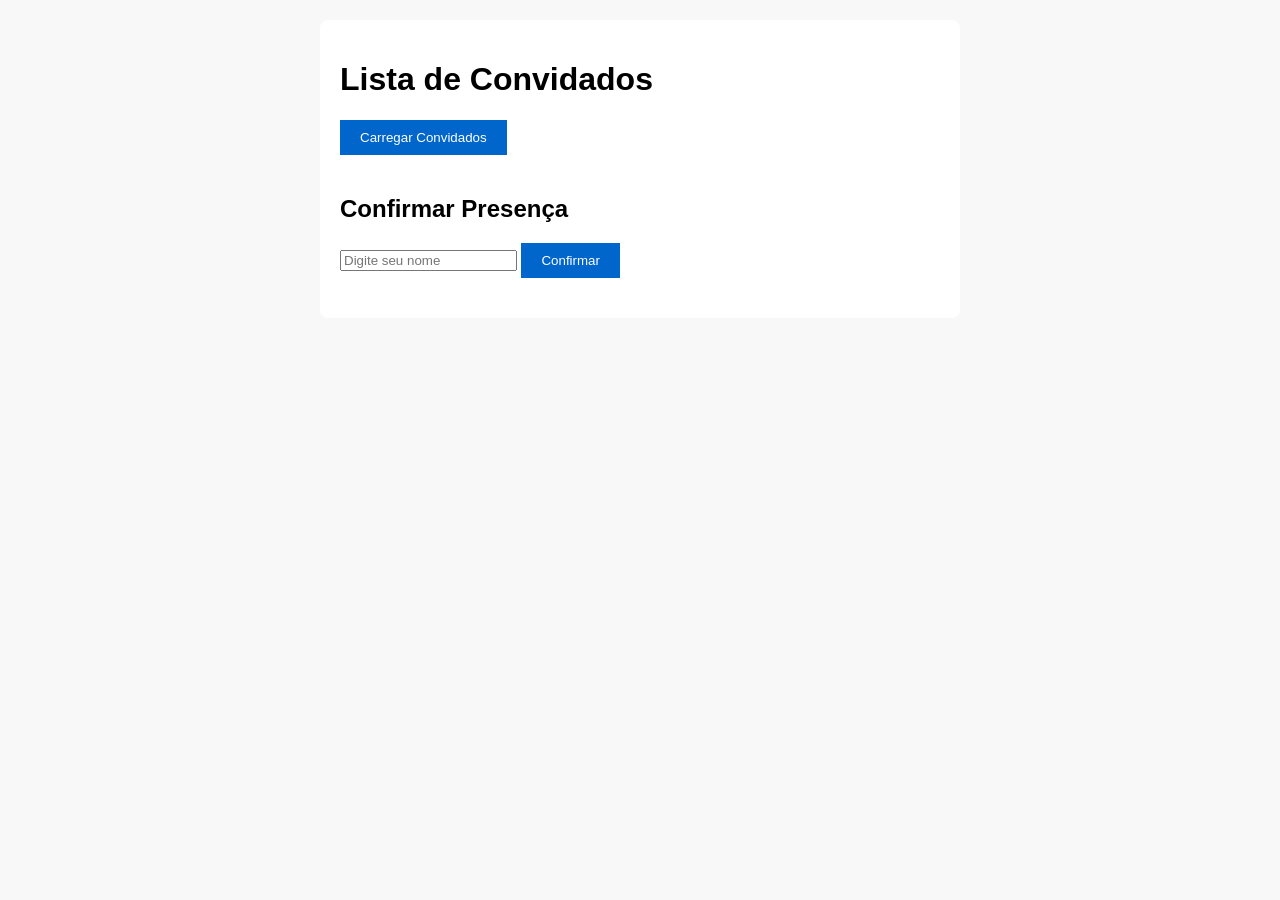
==== index.html @ 86e52038 "Add files via upload" ====
<!DOCTYPE html>
<html lang="pt-br">
<head>
  <meta charset="UTF-8">
  <meta name="viewport" content="width=device-width, initial-scale=1.0">
  <title>Exercício AJAX</title>
  <link rel="stylesheet" href="main.css">
</head>
<body>
  <div class="container">
    <h1>Lista de Convidados</h1>
    <button id="carregar">Carregar Convidados</button>
    <ul id="lista"></ul>

    <h2>Confirmar Presença</h2>
    <form id="formulario">
      <input type="text" id="nome" placeholder="Digite seu nome" required />
      <button type="submit">Confirmar</button>
    </form>
  </div>

  <script>
    let convidadosBase = [];
    let confirmadosManualmente = [];

    function renderizarLista() {
      const lista = document.getElementById('lista');
      lista.innerHTML = '';

      [...convidadosBase, ...confirmadosManualmente].forEach(nome => {
        const li = document.createElement('li');
        li.textContent = nome;
        lista.appendChild(li);
      });
    }

    async function carregarConvidados() {
      try {
        const resposta = await fetch('dados.json');
        if (!resposta.ok) throw new Error('Erro ao buscar os dados');
        const dados = await resposta.json();
        convidadosBase = dados.map(item => item.nome);
        renderizarLista();
      } catch (erro) {
        console.error(erro);
        const lista = document.getElementById('lista');
        lista.innerHTML = '<li style="color:red;">Erro ao carregar convidados.</li>';
        renderizarLista();
      }
    }

    document.getElementById('carregar').addEventListener('click', carregarConvidados);

    document.getElementById('formulario').addEventListener('submit', function (e) {
      e.preventDefault();
      const nome = document.getElementById('nome').value.trim();
      if (nome) {
        confirmadosManualmente.push(`${nome} (confirmado)`);
        renderizarLista();
        this.reset();
      }
    });
  </script>
</body>
</html>
---- main.css ----
body {
  font-family: Arial, sans-serif;
  background-color: #f8f8f8;
  margin: 0;
  padding: 20px;
}
.container {
  max-width: 600px;
  margin: auto;
  background: white;
  padding: 20px;
  border-radius: 8px;
}
button {
  padding: 10px 20px;
  background-color: #0066cc;
  color: white;
  border: none;
  cursor: pointer;
  margin-bottom: 20px;
}
ul {
  list-style: none;
  padding: 0;
}
li {
  padding: 10px;
  border-bottom: 1px solid #ddd;
}
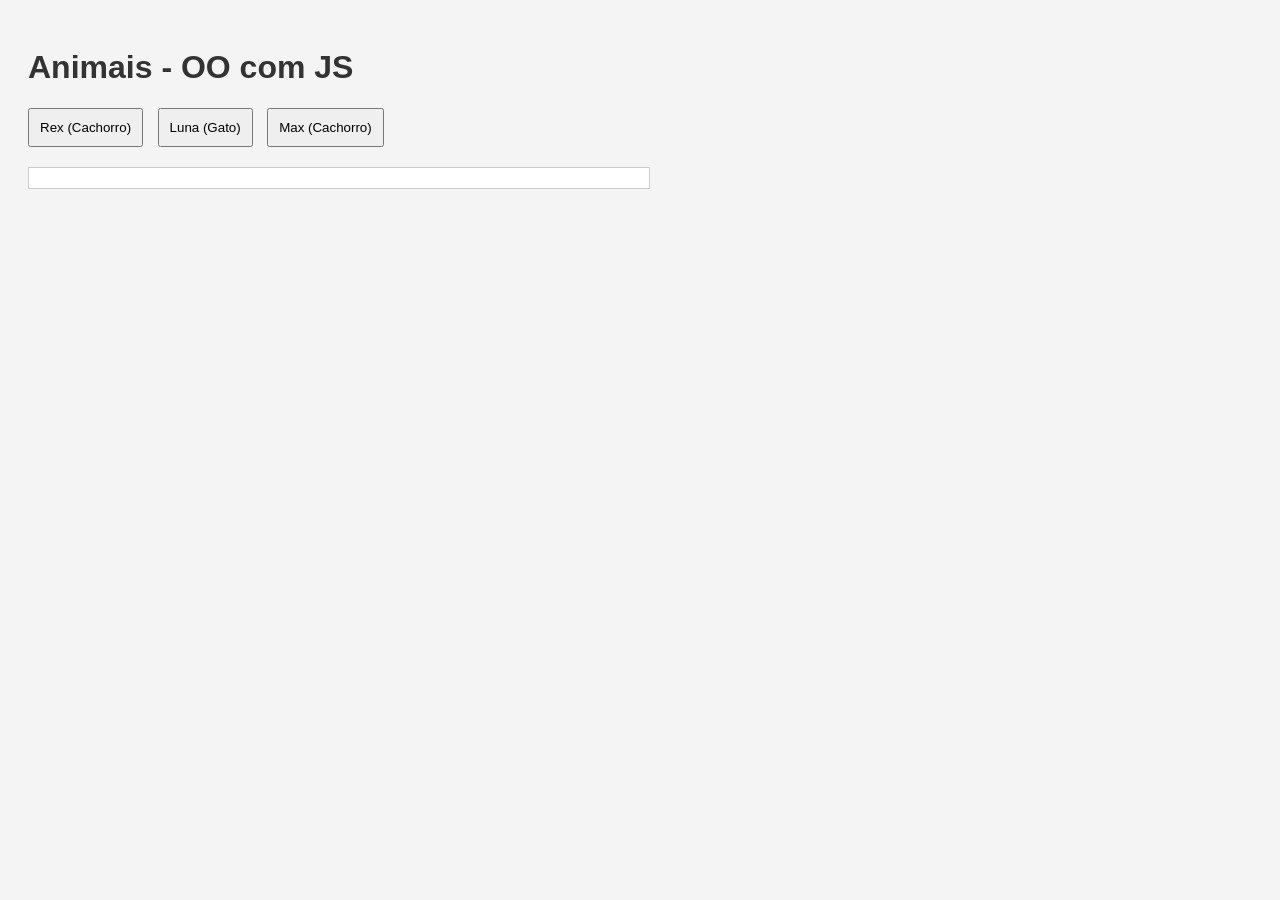
==== commit be11240d: "Add files via upload" ====
--- a/index.html
+++ b/index.html
@@ -3,63 +3,55 @@
 <head>
   <meta charset="UTF-8">
   <meta name="viewport" content="width=device-width, initial-scale=1.0">
-  <title>Exercício AJAX</title>
-  <link rel="stylesheet" href="main.css">
+  <title>Animais - Orientação a Objetos</title>
+  <style>
+    body { font-family: Arial, sans-serif; padding: 20px; background-color: #f4f4f4; }
+    h1 { color: #333; }
+    .log { background: #fff; padding: 10px; border: 1px solid #ccc; margin-top: 20px; max-width: 600px; }
+    button { margin-right: 10px; padding: 10px; }
+  </style>
 </head>
 <body>
-  <div class="container">
-    <h1>Lista de Convidados</h1>
-    <button id="carregar">Carregar Convidados</button>
-    <ul id="lista"></ul>
+  <h1>Animais - OO com JS</h1>
+  <button onclick="rex.emitirSom()">Rex (Cachorro)</button>
+  <button onclick="luna.emitirSom()">Luna (Gato)</button>
+  <button onclick="max.emitirSom()">Max (Cachorro)</button>
 
-    <h2>Confirmar Presença</h2>
-    <form id="formulario">
-      <input type="text" id="nome" placeholder="Digite seu nome" required />
-      <button type="submit">Confirmar</button>
-    </form>
-  </div>
+  <div class="log" id="log"></div>
 
   <script>
-    let convidadosBase = [];
-    let confirmadosManualmente = [];
-
-    function renderizarLista() {
-      const lista = document.getElementById('lista');
-      lista.innerHTML = '';
-
-      [...convidadosBase, ...confirmadosManualmente].forEach(nome => {
-        const li = document.createElement('li');
-        li.textContent = nome;
-        lista.appendChild(li);
-      });
-    }
-
-    async function carregarConvidados() {
-      try {
-        const resposta = await fetch('dados.json');
-        if (!resposta.ok) throw new Error('Erro ao buscar os dados');
-        const dados = await resposta.json();
-        convidadosBase = dados.map(item => item.nome);
-        renderizarLista();
-      } catch (erro) {
-        console.error(erro);
-        const lista = document.getElementById('lista');
-        lista.innerHTML = '<li style="color:red;">Erro ao carregar convidados.</li>';
-        renderizarLista();
+    class Animal {
+      constructor(nome, idade) {
+        this.nome = nome;
+        this.idade = idade;
+      }
+      emitirSom() {
+        log(`${this.nome} fez um som.`);
       }
     }
 
-    document.getElementById('carregar').addEventListener('click', carregarConvidados);
+    class Cachorro extends Animal {
+      emitirSom() {
+        log(`${this.nome} latiu: Au au!`);
+      }
+    }
 
-    document.getElementById('formulario').addEventListener('submit', function (e) {
-      e.preventDefault();
-      const nome = document.getElementById('nome').value.trim();
-      if (nome) {
-        confirmadosManualmente.push(`${nome} (confirmado)`);
-        renderizarLista();
-        this.reset();
+    class Gato extends Animal {
+      emitirSom() {
+        log(`${this.nome} miou: Miau!`);
       }
-    });
+    }
+
+    const rex = new Cachorro("Rex", 5);
+    const luna = new Gato("Luna", 3);
+    const max = new Cachorro("Max", 2);
+
+    function log(mensagem) {
+      const logDiv = document.getElementById('log');
+      const p = document.createElement('p');
+      p.textContent = mensagem;
+      logDiv.appendChild(p);
+    }
   </script>
 </body>
 </html>
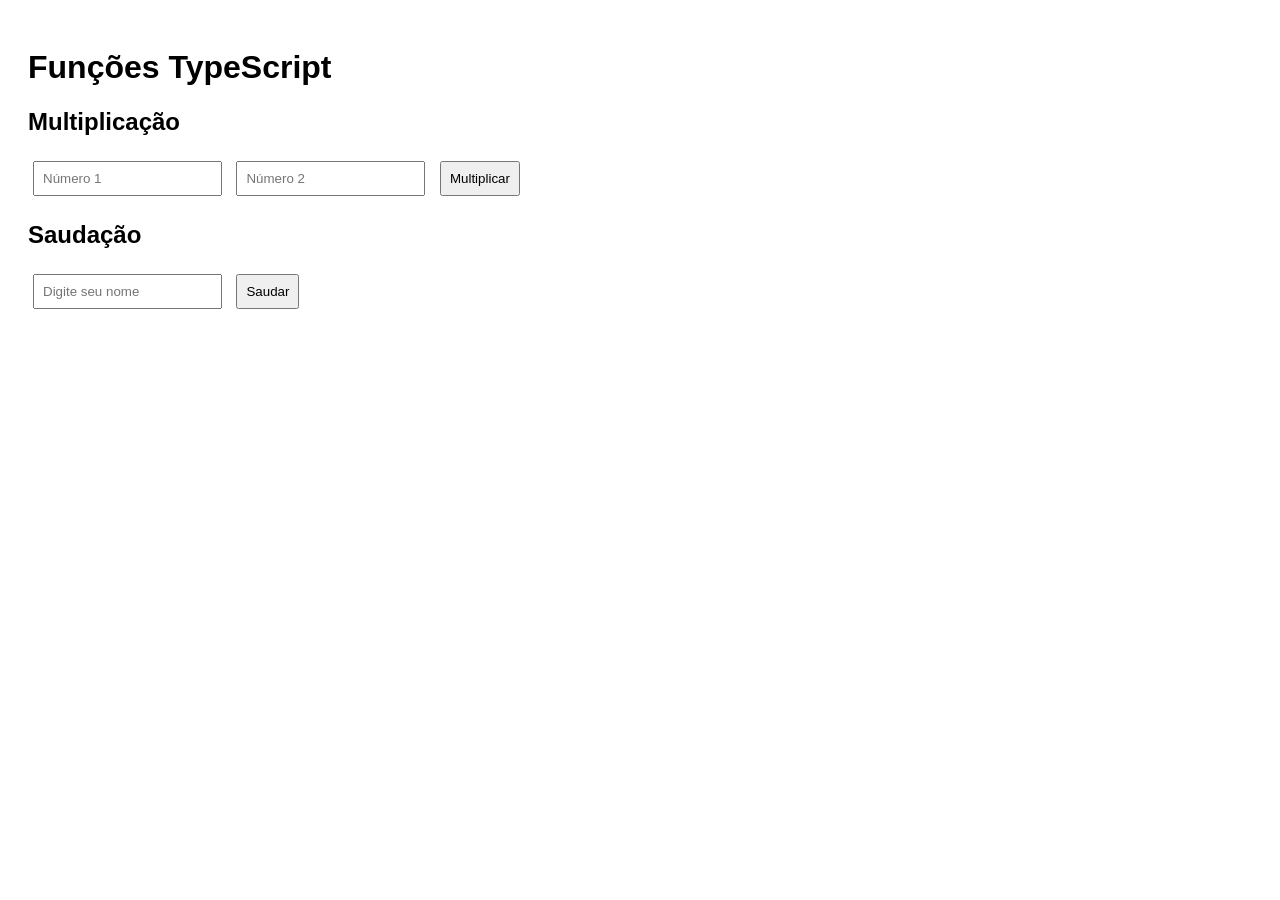
==== commit f57dea71: "Add files via upload" ====
--- a/index.html
+++ b/index.html
@@ -3,54 +3,50 @@
 <head>
   <meta charset="UTF-8">
   <meta name="viewport" content="width=device-width, initial-scale=1.0">
-  <title>Animais - Orientação a Objetos</title>
+  <title>Exercício TypeScript Visual</title>
   <style>
-    body { font-family: Arial, sans-serif; padding: 20px; background-color: #f4f4f4; }
-    h1 { color: #333; }
-    .log { background: #fff; padding: 10px; border: 1px solid #ccc; margin-top: 20px; max-width: 600px; }
-    button { margin-right: 10px; padding: 10px; }
+    body { font-family: Arial, sans-serif; padding: 20px; }
+    input, button { padding: 8px; margin: 5px; }
+    #output { margin-top: 20px; font-weight: bold; }
   </style>
 </head>
 <body>
-  <h1>Animais - OO com JS</h1>
-  <button onclick="rex.emitirSom()">Rex (Cachorro)</button>
-  <button onclick="luna.emitirSom()">Luna (Gato)</button>
-  <button onclick="max.emitirSom()">Max (Cachorro)</button>
+  <h1>Funções TypeScript</h1>
 
-  <div class="log" id="log"></div>
+  <div>
+    <h2>Multiplicação</h2>
+    <input type="number" id="num1" placeholder="Número 1">
+    <input type="number" id="num2" placeholder="Número 2">
+    <button onclick="calcularMultiplicacao()">Multiplicar</button>
+  </div>
+
+  <div>
+    <h2>Saudação</h2>
+    <input type="text" id="nome" placeholder="Digite seu nome">
+    <button onclick="mostrarSaudacao()">Saudar</button>
+  </div>
+
+  <div id="output"></div>
 
   <script>
-    class Animal {
-      constructor(nome, idade) {
-        this.nome = nome;
-        this.idade = idade;
-      }
-      emitirSom() {
-        log(`${this.nome} fez um som.`);
-      }
+    function multiplicar(a, b) {
+      return a * b;
     }
 
-    class Cachorro extends Animal {
-      emitirSom() {
-        log(`${this.nome} latiu: Au au!`);
-      }
+    function saudacao(nome) {
+      return `Olá ${nome}`;
     }
 
-    class Gato extends Animal {
-      emitirSom() {
-        log(`${this.nome} miou: Miau!`);
-      }
+    function calcularMultiplicacao() {
+      const n1 = parseFloat(document.getElementById("num1").value);
+      const n2 = parseFloat(document.getElementById("num2").value);
+      const resultado = multiplicar(n1, n2);
+      document.getElementById("output").textContent = `Resultado: ${resultado}`;
     }
 
-    const rex = new Cachorro("Rex", 5);
-    const luna = new Gato("Luna", 3);
-    const max = new Cachorro("Max", 2);
-
-    function log(mensagem) {
-      const logDiv = document.getElementById('log');
-      const p = document.createElement('p');
-      p.textContent = mensagem;
-      logDiv.appendChild(p);
+    function mostrarSaudacao() {
+      const nome = document.getElementById("nome").value;
+      document.getElementById("output").textContent = saudacao(nome);
     }
   </script>
 </body>
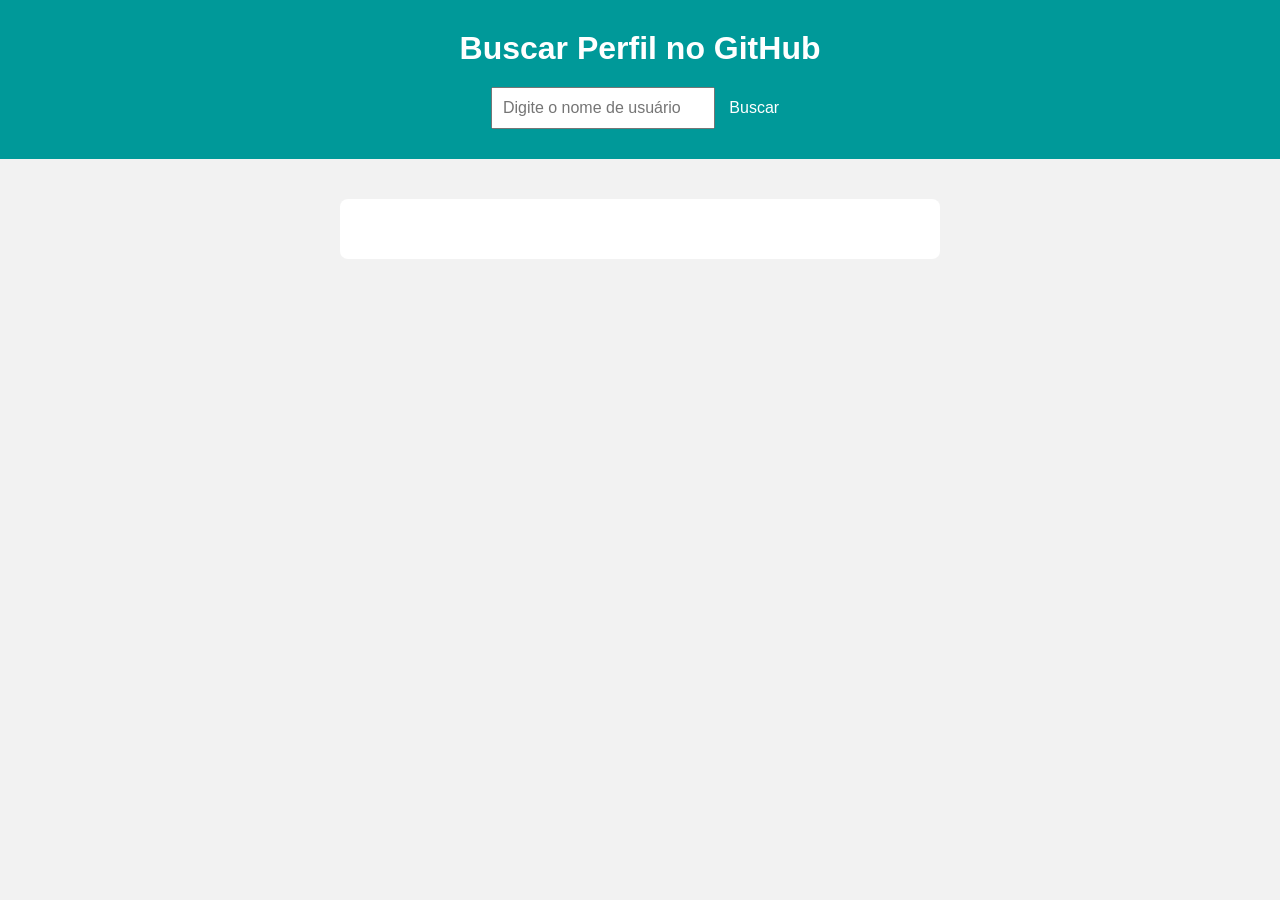
==== commit 103b6c4f: "Add files via upload" ====
--- a/index.html
+++ b/index.html
@@ -3,51 +3,18 @@
 <head>
   <meta charset="UTF-8">
   <meta name="viewport" content="width=device-width, initial-scale=1.0">
-  <title>Exercício TypeScript Visual</title>
-  <style>
-    body { font-family: Arial, sans-serif; padding: 20px; }
-    input, button { padding: 8px; margin: 5px; }
-    #output { margin-top: 20px; font-weight: bold; }
-  </style>
+  <title>Perfil GitHub com Ajax</title>
+  <link rel="stylesheet" href="style.css">
 </head>
 <body>
-  <h1>Funções TypeScript</h1>
+  <header>
+    <h1>Buscar Perfil no GitHub</h1>
+    <input type="text" id="usuario" placeholder="Digite o nome de usuário">
+    <button onclick="buscarDados()">Buscar</button>
+  </header>
 
-  <div>
-    <h2>Multiplicação</h2>
-    <input type="number" id="num1" placeholder="Número 1">
-    <input type="number" id="num2" placeholder="Número 2">
-    <button onclick="calcularMultiplicacao()">Multiplicar</button>
-  </div>
+  <main id="perfil" class="card"></main>
 
-  <div>
-    <h2>Saudação</h2>
-    <input type="text" id="nome" placeholder="Digite seu nome">
-    <button onclick="mostrarSaudacao()">Saudar</button>
-  </div>
-
-  <div id="output"></div>
-
-  <script>
-    function multiplicar(a, b) {
-      return a * b;
-    }
-
-    function saudacao(nome) {
-      return `Olá ${nome}`;
-    }
-
-    function calcularMultiplicacao() {
-      const n1 = parseFloat(document.getElementById("num1").value);
-      const n2 = parseFloat(document.getElementById("num2").value);
-      const resultado = multiplicar(n1, n2);
-      document.getElementById("output").textContent = `Resultado: ${resultado}`;
-    }
-
-    function mostrarSaudacao() {
-      const nome = document.getElementById("nome").value;
-      document.getElementById("output").textContent = saudacao(nome);
-    }
-  </script>
+  <script src="ajax.js"></script>
 </body>
 </html>
--- a/style.css
+++ b/style.css
@@ -0,0 +1,64 @@
+
+* {
+  box-sizing: border-box;
+  margin: 0;
+  padding: 0;
+}
+body {
+  font-family: 'Segoe UI', sans-serif;
+  background-color: #f2f2f2;
+}
+header {
+  background-color: #009999;
+  color: white;
+  padding: 30px;
+  text-align: center;
+}
+input, button {
+  padding: 10px;
+  margin-top: 20px;
+  font-size: 16px;
+}
+button {
+  background-color: #009999;
+  color: white;
+  border: none;
+  cursor: pointer;
+}
+.card {
+  background: white;
+  max-width: 600px;
+  margin: 40px auto;
+  text-align: center;
+  padding: 30px;
+  border-radius: 8px;
+}
+.card img {
+  width: 120px;
+  height: 120px;
+  border-radius: 50%;
+  margin-bottom: 15px;
+}
+.card h2 {
+  margin-bottom: 5px;
+}
+.card p {
+  margin: 4px 0;
+}
+.card .stats {
+  display: flex;
+  justify-content: space-around;
+  margin-top: 20px;
+}
+.card .stats div {
+  font-weight: bold;
+}
+.card a {
+  display: inline-block;
+  margin-top: 20px;
+  padding: 10px 20px;
+  background: #009999;
+  color: white;
+  text-decoration: none;
+  border-radius: 4px;
+}
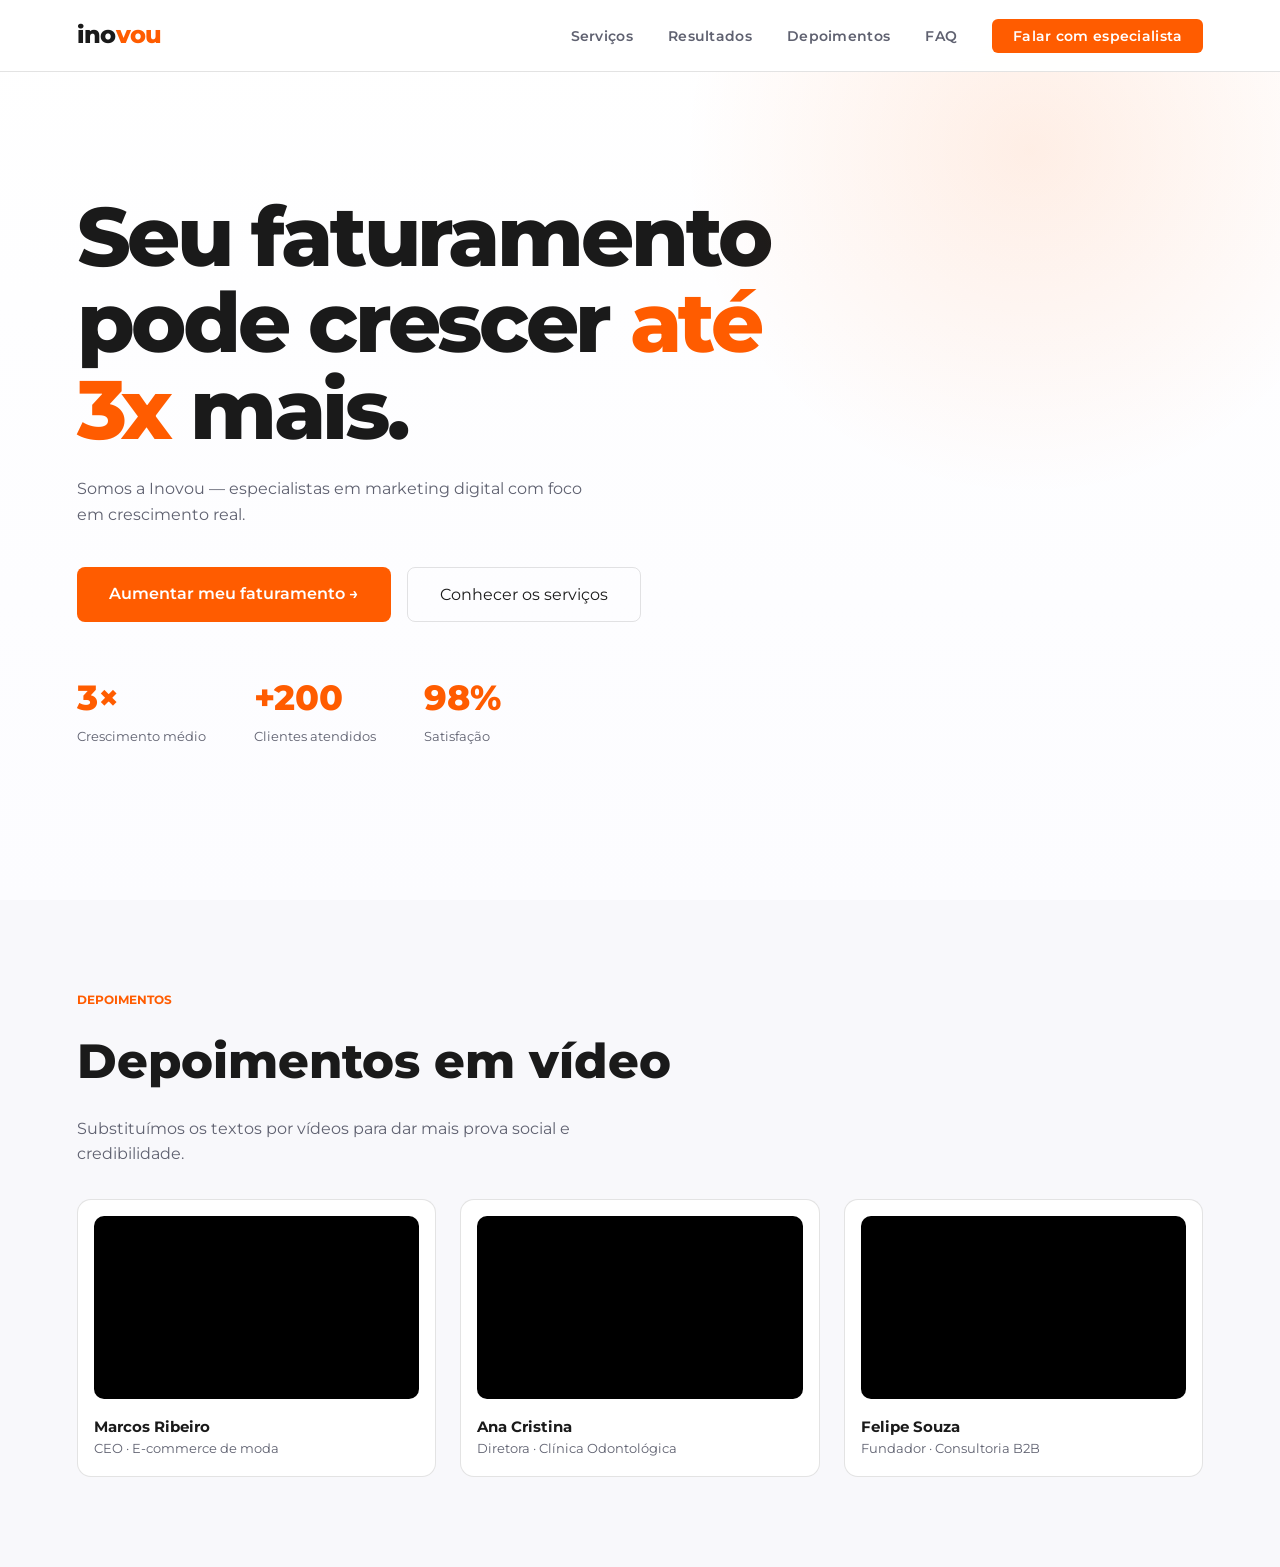
==== commit 5ce22201: "Atualiza landing com tema claro e depoimentos em vídeo" ====
--- a/index.html
+++ b/index.html
@@ -1,20 +1,213 @@
 <!DOCTYPE html>
-<html lang="pt-br">
+<html lang="pt-BR">
 <head>
-  <meta charset="UTF-8">
-  <meta name="viewport" content="width=device-width, initial-scale=1.0">
-  <title>Perfil GitHub com Ajax</title>
-  <link rel="stylesheet" href="style.css">
+  <meta charset="UTF-8" />
+  <meta name="viewport" content="width=device-width, initial-scale=1.0" />
+  <title>Inovou – Assessoria de Marketing Digital</title>
+  <link href="https://fonts.googleapis.com/css2?family=Montserrat:wght@300;400;500;600;700;800&display=swap" rel="stylesheet" />
+  <style>
+    *, *::before, *::after { box-sizing: border-box; margin: 0; padding: 0; }
+
+    :root {
+      --bg: #ffffff;
+      --bg2: #f8f8fb;
+      --card: #ffffff;
+      --accent: #ff5c00;
+      --accent2: #ff9000;
+      --text: #1a1a1a;
+      --muted: #5f6170;
+      --border: rgba(26,26,26,0.12);
+      --glow: rgba(255,92,0,0.14);
+    }
+
+    html { scroll-behavior: smooth; }
+
+    body {
+      background: var(--bg);
+      color: var(--text);
+      font-family: 'Montserrat', sans-serif;
+      font-size: 16px;
+      line-height: 1.6;
+      overflow-x: hidden;
+    }
+
+    nav {
+      position: fixed; top: 0; left: 0; right: 0; z-index: 100;
+      display: flex; align-items: center; justify-content: space-between;
+      padding: 0 6vw;
+      height: 72px;
+      background: rgba(255,255,255,0.95);
+      backdrop-filter: blur(10px);
+      border-bottom: 1px solid var(--border);
+    }
+    .logo {
+      font-weight: 800; font-size: 1.5rem;
+      letter-spacing: -0.03em;
+      color: var(--text);
+      text-decoration: none;
+    }
+    .logo span { color: var(--accent); }
+    .nav-links { display: flex; gap: 2.2rem; list-style: none; }
+    .nav-links a {
+      color: var(--muted); font-size: 0.88rem; font-weight: 600;
+      text-decoration: none; letter-spacing: 0.02em;
+      transition: color 0.2s;
+    }
+    .nav-links a:hover { color: var(--text); }
+    .nav-cta {
+      background: var(--accent);
+      color: #fff !important;
+      padding: 0.5rem 1.3rem;
+      border-radius: 6px;
+      transition: background 0.2s !important;
+    }
+
+    .hero {
+      min-height: 100vh;
+      display: flex; flex-direction: column;
+      justify-content: center; align-items: flex-start;
+      padding: 120px 6vw 80px;
+      position: relative; overflow: hidden;
+      background: linear-gradient(180deg,#fff 0%, #fcfcff 100%);
+    }
+    .hero-glow {
+      position: absolute; top: -200px; right: -100px;
+      width: 700px; height: 700px; border-radius: 50%;
+      background: radial-gradient(circle, rgba(255,92,0,0.10) 0%, transparent 70%);
+      pointer-events: none;
+    }
+    .hero h1 {
+      font-size: clamp(2.8rem, 6.5vw, 5.5rem);
+      font-weight: 800;
+      line-height: 1.04;
+      letter-spacing: -0.04em;
+      max-width: 780px;
+      margin-bottom: 1.5rem;
+    }
+    .hero h1 em { font-style: normal; color: var(--accent); }
+    .hero-sub { color: var(--muted); max-width: 520px; margin-bottom: 2.5rem; }
+    .hero-actions { display: flex; gap: 1rem; flex-wrap: wrap; }
+    .btn-primary {
+      background: var(--accent);
+      color: #fff;
+      padding: 0.85rem 2rem;
+      border-radius: 8px;
+      font-weight: 600;
+      text-decoration: none;
+      border: none;
+    }
+    .btn-ghost {
+      background: transparent;
+      color: var(--text);
+      padding: 0.85rem 2rem;
+      border-radius: 8px;
+      text-decoration: none;
+      border: 1px solid var(--border);
+    }
+    .hero-stats { display: flex; gap: 3rem; margin-top: 3rem; }
+    .stat-item h3 { font-size: 2.2rem; font-weight: 800; color: var(--accent); }
+    .stat-item p { font-size: 0.82rem; color: var(--muted); }
+
+    section { padding: 90px 6vw; }
+    .section-label { color: var(--accent); font-size: 0.78rem; font-weight: 700; text-transform: uppercase; }
+    .section-title { font-size: clamp(2rem, 4vw, 3rem); font-weight: 800; margin: .8rem 0 1rem; }
+    .section-sub { color: var(--muted); max-width: 560px; margin-bottom: 2rem; }
+
+    .testimonials-section { background: var(--bg2); }
+    .testimonials-grid {
+      display: grid;
+      grid-template-columns: repeat(auto-fit, minmax(280px, 1fr));
+      gap: 1.5rem;
+    }
+    .tcard {
+      background: var(--card);
+      border: 1px solid var(--border);
+      border-radius: 14px;
+      padding: 1rem;
+    }
+    .video-wrap {
+      aspect-ratio: 16 / 9;
+      width: 100%;
+      border-radius: 10px;
+      overflow: hidden;
+      background: #000;
+      margin-bottom: 1rem;
+    }
+    .video-wrap iframe,
+    .video-wrap video {
+      width: 100%;
+      height: 100%;
+      display: block;
+      border: 0;
+    }
+    .tcard-name { font-weight: 700; font-size: 0.95rem; }
+    .tcard-role { font-size: 0.8rem; color: var(--muted); }
+
+    @media (max-width: 768px) {
+      nav { padding: 0 5vw; }
+      .nav-links { display: none; }
+      section, .hero { padding-left: 5vw; padding-right: 5vw; }
+      .hero-stats { gap: 1.5rem; flex-wrap: wrap; }
+    }
+  </style>
 </head>
 <body>
-  <header>
-    <h1>Buscar Perfil no GitHub</h1>
-    <input type="text" id="usuario" placeholder="Digite o nome de usuário">
-    <button onclick="buscarDados()">Buscar</button>
-  </header>
-
-  <main id="perfil" class="card"></main>
-
-  <script src="ajax.js"></script>
+<nav>
+  <a href="#" class="logo">ino<span>vou</span></a>
+  <ul class="nav-links">
+    <li><a href="#servicos">Serviços</a></li>
+    <li><a href="#resultados">Resultados</a></li>
+    <li><a href="#depoimentos">Depoimentos</a></li>
+    <li><a href="#faq">FAQ</a></li>
+    <li><a href="#contato" class="nav-cta">Falar com especialista</a></li>
+  </ul>
+</nav>
+
+<section class="hero">
+  <div class="hero-glow"></div>
+  <h1>Seu faturamento pode crescer <em>até 3x</em> mais.</h1>
+  <p class="hero-sub">Somos a Inovou — especialistas em marketing digital com foco em crescimento real.</p>
+  <div class="hero-actions">
+    <a href="#contato" class="btn-primary">Aumentar meu faturamento →</a>
+    <a href="#servicos" class="btn-ghost">Conhecer os serviços</a>
+  </div>
+  <div class="hero-stats">
+    <div class="stat-item"><h3>3×</h3><p>Crescimento médio</p></div>
+    <div class="stat-item"><h3>+200</h3><p>Clientes atendidos</p></div>
+    <div class="stat-item"><h3>98%</h3><p>Satisfação</p></div>
+  </div>
+</section>
+
+<section class="testimonials-section" id="depoimentos">
+  <div class="section-label">Depoimentos</div>
+  <h2 class="section-title">Depoimentos em vídeo</h2>
+  <p class="section-sub">Substituímos os textos por vídeos para dar mais prova social e credibilidade.</p>
+
+  <div class="testimonials-grid">
+    <div class="tcard">
+      <div class="video-wrap">
+        <iframe src="https://www.youtube.com/embed/ysz5S6PUM-U" title="Depoimento Marcos Ribeiro" allowfullscreen></iframe>
+      </div>
+      <div class="tcard-name">Marcos Ribeiro</div>
+      <div class="tcard-role">CEO · E-commerce de moda</div>
+    </div>
+
+    <div class="tcard">
+      <div class="video-wrap">
+        <iframe src="https://www.youtube.com/embed/jNQXAC9IVRw" title="Depoimento Ana Cristina" allowfullscreen></iframe>
+      </div>
+      <div class="tcard-name">Ana Cristina</div>
+      <div class="tcard-role">Diretora · Clínica Odontológica</div>
+    </div>
+
+    <div class="tcard">
+      <div class="video-wrap">
+        <iframe src="https://www.youtube.com/embed/tgbNymZ7vqY" title="Depoimento Felipe Souza" allowfullscreen></iframe>
+      </div>
+      <div class="tcard-name">Felipe Souza</div>
+      <div class="tcard-role">Fundador · Consultoria B2B</div>
+    </div>
+  </div>
+</section>
 </body>
 </html>
